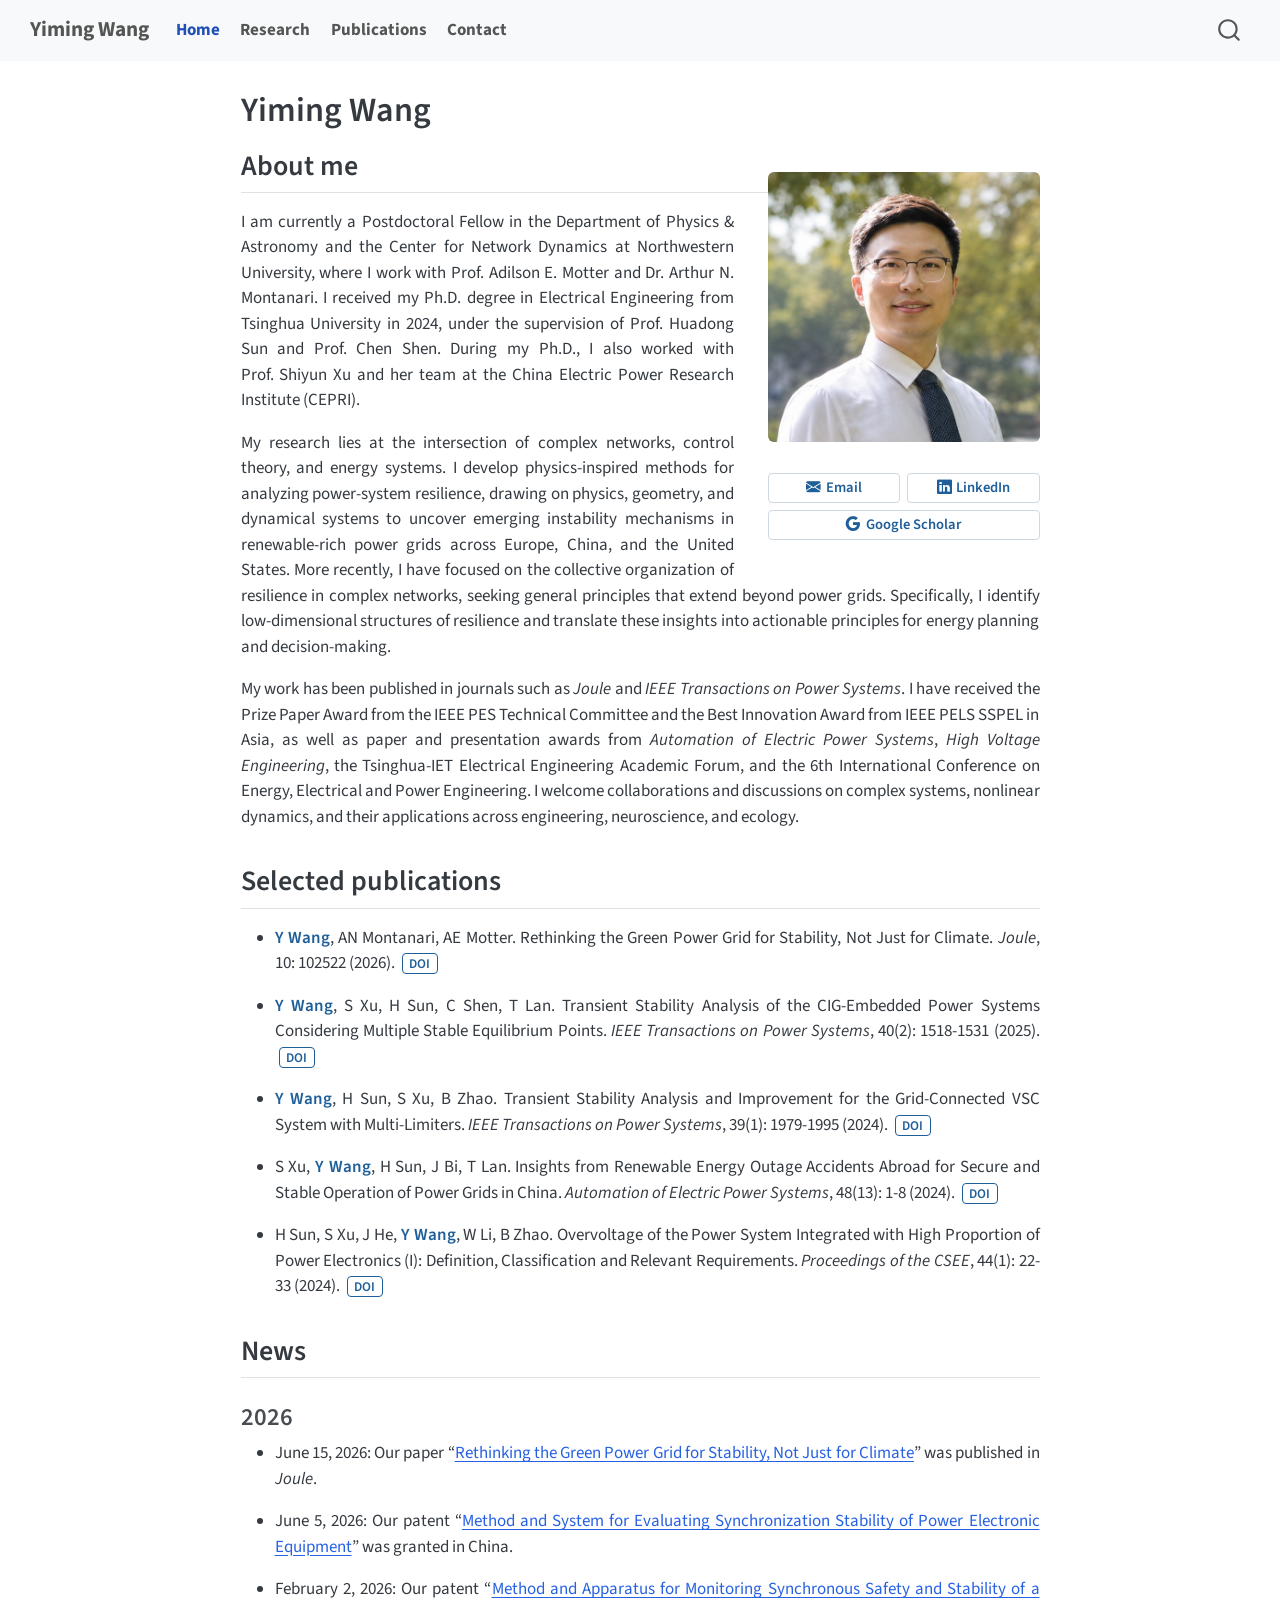
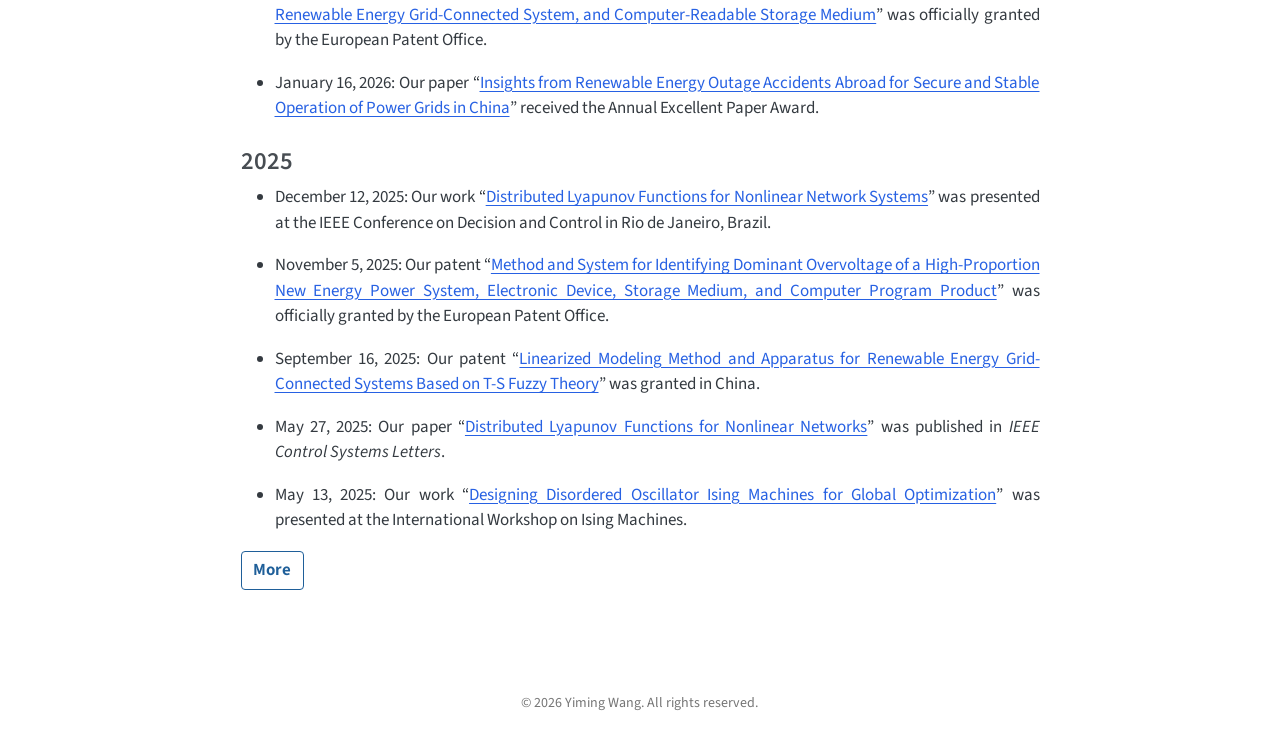
==== index.html @ 8d9a293a "Built site for gh-pages" ====
<!DOCTYPE html>
<html xmlns="http://www.w3.org/1999/xhtml" lang="en" xml:lang="en"><head>

<meta charset="utf-8">
<meta name="generator" content="quarto-1.9.38">

<meta name="viewport" content="width=device-width, initial-scale=1.0, user-scalable=yes">


<title>Yiming Wang</title>
<style>
/* Default styles provided by pandoc.
** See https://pandoc.org/MANUAL.html#variables-for-html for config info.
*/
code{white-space: pre-wrap;}
span.smallcaps{font-variant: small-caps;}
div.columns{display: flex; gap: min(4vw, 1.5em);}
div.column{flex: auto; overflow-x: auto;}
div.hanging-indent{margin-left: 1.5em; text-indent: -1.5em;}
ul.task-list{list-style: none;}
ul.task-list li input[type="checkbox"] {
  width: 0.8em;
  margin: 0 0.8em 0.2em -1em; /* quarto-specific, see https://github.com/quarto-dev/quarto-cli/issues/4556 */ 
  vertical-align: middle;
}
</style>


<script src="site_libs/quarto-nav/quarto-nav.js"></script>
<script src="site_libs/quarto-nav/headroom.min.js"></script>
<script src="site_libs/clipboard/clipboard.min.js"></script>
<script src="site_libs/quarto-search/autocomplete.umd.js"></script>
<script src="site_libs/quarto-search/fuse.min.js"></script>
<script src="site_libs/quarto-search/quarto-search.js"></script>
<meta name="quarto:offset" content="./">
<script src="site_libs/quarto-html/quarto.js" type="module"></script>
<script src="site_libs/quarto-html/tabsets/tabsets.js" type="module"></script>
<script src="site_libs/quarto-html/popper.min.js"></script>
<script src="site_libs/quarto-html/tippy.umd.min.js"></script>
<script src="site_libs/quarto-html/anchor.min.js"></script>
<link href="site_libs/quarto-html/tippy.css" rel="stylesheet">
<link href="site_libs/quarto-html/quarto-syntax-highlighting-15634bcf2e68342d4ad2dfa704d543f6.css" rel="stylesheet" id="quarto-text-highlighting-styles">
<script src="site_libs/bootstrap/bootstrap.min.js"></script>
<link href="site_libs/bootstrap/bootstrap-icons.css" rel="stylesheet">
<link href="site_libs/bootstrap/bootstrap-a0f9fd0d421825b736dc1bbcbcba2219.min.css" rel="stylesheet" append-hash="true" id="quarto-bootstrap" data-mode="light">
<script id="quarto-search-options" type="application/json">{
  "location": "navbar",
  "copy-button": false,
  "collapse-after": 3,
  "panel-placement": "end",
  "type": "overlay",
  "limit": 50,
  "keyboard-shortcut": [
    "f",
    "/",
    "s"
  ],
  "show-item-context": false,
  "language": {
    "search-no-results-text": "No results",
    "search-matching-documents-text": "matching documents",
    "search-copy-link-title": "Copy link to search",
    "search-hide-matches-text": "Hide additional matches",
    "search-more-match-text": "more match in this document",
    "search-more-matches-text": "more matches in this document",
    "search-clear-button-title": "Clear",
    "search-text-placeholder": "",
    "search-detached-cancel-button-title": "Cancel",
    "search-submit-button-title": "Submit",
    "search-label": "Search"
  }
}</script>


<link rel="stylesheet" href="styles.css">
</head>

<body class="nav-fixed fullcontent quarto-light">

<div id="quarto-search-results"></div>
  <header id="quarto-header" class="headroom fixed-top">
    <nav class="navbar navbar-expand-lg " data-bs-theme="dark">
      <div class="navbar-container container-fluid">
      <div class="navbar-brand-container mx-auto">
    <a class="navbar-brand" href="./index.html">
    <span class="navbar-title">Yiming Wang</span>
    </a>
  </div>
            <div id="quarto-search" class="" title="Search"></div>
          <button class="navbar-toggler" type="button" data-bs-toggle="collapse" data-bs-target="#navbarCollapse" aria-controls="navbarCollapse" role="menu" aria-expanded="false" aria-label="Toggle navigation" onclick="if (window.quartoToggleHeadroom) { window.quartoToggleHeadroom(); }">
  <span class="navbar-toggler-icon"></span>
</button>
          <div class="collapse navbar-collapse" id="navbarCollapse">
            <ul class="navbar-nav navbar-nav-scroll me-auto">
  <li class="nav-item">
    <a class="nav-link active" href="./index.html" aria-current="page"> 
<span class="menu-text">Home</span></a>
  </li>  
  <li class="nav-item">
    <a class="nav-link" href="./research.html"> 
<span class="menu-text">Research</span></a>
  </li>  
  <li class="nav-item">
    <a class="nav-link" href="./publications.html"> 
<span class="menu-text">Publications</span></a>
  </li>  
  <li class="nav-item">
    <a class="nav-link" href="./contact.html"> 
<span class="menu-text">Contact</span></a>
  </li>  
</ul>
          </div> <!-- /navcollapse -->
            <div class="quarto-navbar-tools">
</div>
      </div> <!-- /container-fluid -->
    </nav>
</header>
<!-- content -->
<div id="quarto-content" class="quarto-container page-columns page-rows-contents page-layout-article page-navbar">
<!-- sidebar -->
<!-- margin-sidebar -->
    
<!-- main -->
<main class="content" id="quarto-document-content">

<header id="title-block-header" class="quarto-title-block default">
<div class="quarto-title">
<h1 class="title">Yiming Wang</h1>
</div>



<div class="quarto-title-meta">

    
  
    
  </div>
  


</header>


<div class="profile-header">
<p><img src="profile.png" class="profile-photo img-fluid"></p>
<div class="profile-links">
<p><a class="profile-link" href="mailto:yiming.wang2@northwestern.edu"><i class="bi bi-envelope-fill"></i><span>Email</span></a> <a class="profile-link" href="https://scholar.google.com/citations?user=mhe1PYMAAAAJ&amp;hl=zh-CN&amp;oi=ao"><i class="bi bi-google"></i><span>Google Scholar</span></a> <a class="profile-link" href="https://www.linkedin.com/in/yiming-wang-5ab6492b9?trk=people-guest_people_search-card"><i class="bi bi-linkedin"></i><span>LinkedIn</span></a></p>
</div>
</div>
<section id="about-me" class="level2">
<h2 class="anchored" data-anchor-id="about-me">About me</h2>
<p>I am currently a Postdoctoral Fellow in the Department of Physics &amp; Astronomy and the Center for Network Dynamics at Northwestern University, where I work with Prof.&nbsp;Adilson E. Motter and Dr.&nbsp;Arthur N. Montanari. I received my Ph.D.&nbsp;degree in Electrical Engineering from Tsinghua University in 2024, under the supervision of Prof.&nbsp;Huadong Sun and Prof.&nbsp;Chen Shen. During my Ph.D., I also worked with Prof.&nbsp;Shiyun Xu and her team at the China Electric Power Research Institute (CEPRI).</p>
<p>My research lies at the intersection of complex networks, control theory, and energy systems. I develop physics-inspired methods for analyzing power-system resilience, drawing on physics, geometry, and dynamical systems to uncover emerging instability mechanisms in renewable-rich power grids across Europe, China, and the United States. More recently, I have focused on the collective organization of resilience in complex networks, seeking general principles that extend beyond power grids. Specifically, I identify low-dimensional structures of resilience and translate these insights into actionable principles for energy planning and decision-making.</p>
<p>My work has been published in journals such as <em>Joule</em> and <em>IEEE Transactions on Power Systems</em>. I have received the Prize Paper Award from the IEEE PES Technical Committee and the Best Innovation Award from IEEE PELS SSPEL in Asia, as well as paper and presentation awards from <em>Automation of Electric Power Systems</em>, <em>High Voltage Engineering</em>, the Tsinghua-IET Electrical Engineering Academic Forum, and the 6th International Conference on Energy, Electrical and Power Engineering. I welcome collaborations and discussions on complex systems, nonlinear dynamics, and their applications across engineering, neuroscience, and ecology.</p>
</section>
<section id="selected-publications" class="level2">
<h2 class="anchored" data-anchor-id="selected-publications">Selected publications</h2>
<ul>
<li><p><span class="author-self">Y Wang</span>, AN Montanari, AE Motter. Rethinking the Green Power Grid for Stability, Not Just for Climate. <em>Joule</em>, 10: 102522 (2026). <a href="https://doi.org/10.1016/j.joule.2026.102522" class="doi-button">doi</a></p></li>
<li><p><span class="author-self">Y Wang</span>, S Xu, H Sun, C Shen, T Lan. Transient Stability Analysis of the CIG-Embedded Power Systems Considering Multiple Stable Equilibrium Points. <em>IEEE Transactions on Power Systems</em>, 40(2): 1518-1531 (2025). <a href="https://doi.org/10.1109/TPWRS.2024.3440342" class="doi-button">doi</a></p></li>
<li><p><span class="author-self">Y Wang</span>, H Sun, S Xu, B Zhao. Transient Stability Analysis and Improvement for the Grid-Connected VSC System with Multi-Limiters. <em>IEEE Transactions on Power Systems</em>, 39(1): 1979-1995 (2024). <a href="https://doi.org/10.1109/TPWRS.2023.3245806" class="doi-button">doi</a></p></li>
<li><p>S Xu, <span class="author-self">Y Wang</span>, H Sun, J Bi, T Lan. Insights from Renewable Energy Outage Accidents Abroad for Secure and Stable Operation of Power Grids in China. <em>Automation of Electric Power Systems</em>, 48(13): 1-8 (2024). <a href="http://dx.doi.org/10.7500/AEPS20230808004" class="doi-button">doi</a></p></li>
<li><p>H Sun, S Xu, J He, <span class="author-self">Y Wang</span>, W Li, B Zhao. Overvoltage of the Power System Integrated with High Proportion of Power Electronics (I): Definition, Classification and Relevant Requirements. <em>Proceedings of the CSEE</em>, 44(1): 22-33 (2024). <a href="https://doi.org/10.13334/j.0258-8013.pcsee.222401" class="doi-button">doi</a></p></li>
</ul>
</section>
<section id="news" class="level2">
<h2 class="anchored" data-anchor-id="news">News</h2>
<section id="section" class="level3">
<h3 class="anchored" data-anchor-id="section">2026</h3>
<ul>
<li><p>June 15, 2026: Our paper “<a href="https://www.cell.com/joule/fulltext/S2542-4351(26)00206-0">Rethinking the Green Power Grid for Stability, Not Just for Climate</a>” was published in <em>Joule</em>.</p></li>
<li><p>June 5, 2026: Our patent “<a href="https://pss-system.cponline.cnipa.gov.cn/conventionalSearch">Method and System for Evaluating Synchronization Stability of Power Electronic Equipment</a>” was granted in China.</p></li>
<li><p>February 2, 2026: Our patent “<a href="https://worldwide.espacenet.com/patent/search/family/078956840/publication/EP4203230A1?q=EP4203230">Method and Apparatus for Monitoring Synchronous Safety and Stability of a Renewable Energy Grid-Connected System, and Computer-Readable Storage Medium</a>” was officially granted by the European Patent Office.</p></li>
<li><p>January 16, 2026: Our paper “<a href="http://dx.doi.org/10.7500/AEPS20230808004">Insights from Renewable Energy Outage Accidents Abroad for Secure and Stable Operation of Power Grids in China</a>” received the Annual Excellent Paper Award.</p></li>
</ul>
</section>
<section id="section-1" class="level3">
<h3 class="anchored" data-anchor-id="section-1">2025</h3>
<ul>
<li><p>December 12, 2025: Our work “<a href="https://ieeecss.org/event/64th-ieee-conference-decision-and-control">Distributed Lyapunov Functions for Nonlinear Network Systems</a>” was presented at the IEEE Conference on Decision and Control in Rio de Janeiro, Brazil.</p></li>
<li><p>November 5, 2025: Our patent “<a href="https://worldwide.espacenet.com/patent/search/family/085574702/publication/EP4350918A1?q=EP4350918">Method and System for Identifying Dominant Overvoltage of a High-Proportion New Energy Power System, Electronic Device, Storage Medium, and Computer Program Product</a>” was officially granted by the European Patent Office.</p></li>
<li><p>September 16, 2025: Our patent “<a href="https://pss-system.cponline.cnipa.gov.cn/conventionalSearch">Linearized Modeling Method and Apparatus for Renewable Energy Grid-Connected Systems Based on T-S Fuzzy Theory</a>” was granted in China.</p></li>
<li><p>May 27, 2025: Our paper “<a href="https://doi.org/10.1109/LCSYS.2025.3573881">Distributed Lyapunov Functions for Nonlinear Networks</a>” was published in <em>IEEE Control Systems Letters</em>.</p></li>
<li><p>May 13, 2025: Our work “<a href="https://www.petaspin.com/isingmachines2025/">Designing Disordered Oscillator Ising Machines for Global Optimization</a>” was presented at the International Workshop on Ising Machines.</p></li>
</ul>
<div class="news-more">
<p><a href="./news.html" class="more-button">More</a></p>
</div>


</section>
</section>

</main> <!-- /main -->
<script id="quarto-html-after-body" type="application/javascript">
  window.document.addEventListener("DOMContentLoaded", function (event) {
    const icon = "";
    const anchorJS = new window.AnchorJS();
    anchorJS.options = {
      placement: 'right',
      icon: icon
    };
    anchorJS.add('.anchored');
    const isCodeAnnotation = (el) => {
      for (const clz of el.classList) {
        if (clz.startsWith('code-annotation-')) {                     
          return true;
        }
      }
      return false;
    }
    const onCopySuccess = function(e) {
      // button target
      const button = e.trigger;
      // don't keep focus
      button.blur();
      // flash "checked"
      button.classList.add('code-copy-button-checked');
      var currentTitle = button.getAttribute("title");
      button.setAttribute("title", "Copied!");
      let tooltip;
      if (window.bootstrap) {
        button.setAttribute("data-bs-toggle", "tooltip");
        button.setAttribute("data-bs-placement", "left");
        button.setAttribute("data-bs-title", "Copied!");
        tooltip = new bootstrap.Tooltip(button, 
          { trigger: "manual", 
            customClass: "code-copy-button-tooltip",
            offset: [0, -8]});
        tooltip.show();    
      }
      setTimeout(function() {
        if (tooltip) {
          tooltip.hide();
          button.removeAttribute("data-bs-title");
          button.removeAttribute("data-bs-toggle");
          button.removeAttribute("data-bs-placement");
        }
        button.setAttribute("title", currentTitle);
        button.classList.remove('code-copy-button-checked');
      }, 1000);
      // clear code selection
      e.clearSelection();
    }
    const getTextToCopy = function(trigger) {
      const outerScaffold = trigger.parentElement.cloneNode(true);
      const codeEl = outerScaffold.querySelector('code');
      for (const childEl of codeEl.children) {
        if (isCodeAnnotation(childEl)) {
          childEl.remove();
        }
      }
      return codeEl.innerText;
    }
    const clipboard = new window.ClipboardJS('.code-copy-button:not([data-in-quarto-modal])', {
      text: getTextToCopy
    });
    clipboard.on('success', onCopySuccess);
    if (window.document.getElementById('quarto-embedded-source-code-modal')) {
      const clipboardModal = new window.ClipboardJS('.code-copy-button[data-in-quarto-modal]', {
        text: getTextToCopy,
        container: window.document.getElementById('quarto-embedded-source-code-modal')
      });
      clipboardModal.on('success', onCopySuccess);
    }
      var localhostRegex = new RegExp(/^(?:http|https):\/\/localhost\:?[0-9]*\//);
      var mailtoRegex = new RegExp(/^mailto:/);
        var filterRegex = new RegExp('/' + window.location.host + '/');
      var isInternal = (href) => {
          return filterRegex.test(href) || localhostRegex.test(href) || mailtoRegex.test(href);
      }
      // Inspect non-navigation links and adorn them if external
     var links = window.document.querySelectorAll('a[href]:not(.nav-link):not(.navbar-brand):not(.toc-action):not(.sidebar-link):not(.sidebar-item-toggle):not(.pagination-link):not(.no-external):not([aria-hidden]):not(.dropdown-item):not(.quarto-navigation-tool):not(.about-link)');
      for (var i=0; i<links.length; i++) {
        const link = links[i];
        if (!isInternal(link.href)) {
          // undo the damage that might have been done by quarto-nav.js in the case of
          // links that we want to consider external
          if (link.dataset.originalHref !== undefined) {
            link.href = link.dataset.originalHref;
          }
        }
      }
    function tippyHover(el, contentFn, onTriggerFn, onUntriggerFn) {
      const config = {
        allowHTML: true,
        maxWidth: 500,
        delay: 100,
        arrow: false,
        appendTo: function(el) {
            return el.parentElement;
        },
        interactive: true,
        interactiveBorder: 10,
        theme: 'quarto',
        placement: 'bottom-start',
      };
      if (contentFn) {
        config.content = contentFn;
      }
      if (onTriggerFn) {
        config.onTrigger = onTriggerFn;
      }
      if (onUntriggerFn) {
        config.onUntrigger = onUntriggerFn;
      }
      window.tippy(el, config); 
    }
    const noterefs = window.document.querySelectorAll('a[role="doc-noteref"]');
    for (var i=0; i<noterefs.length; i++) {
      const ref = noterefs[i];
      tippyHover(ref, function() {
        // use id or data attribute instead here
        let href = ref.getAttribute('data-footnote-href') || ref.getAttribute('href');
        try { href = new URL(href).hash; } catch {}
        const id = href.replace(/^#\/?/, "");
        const note = window.document.getElementById(id);
        if (note) {
          return note.innerHTML;
        } else {
          return "";
        }
      });
    }
    const xrefs = window.document.querySelectorAll('a.quarto-xref');
    const processXRef = (id, note) => {
      // Strip column container classes
      const stripColumnClz = (el) => {
        el.classList.remove("page-full", "page-columns");
        if (el.children) {
          for (const child of el.children) {
            stripColumnClz(child);
          }
        }
      }
      stripColumnClz(note)
      if (id === null || id.startsWith('sec-')) {
        // Special case sections, only their first couple elements
        const container = document.createElement("div");
        if (note.children && note.children.length > 2) {
          container.appendChild(note.children[0].cloneNode(true));
          for (let i = 1; i < note.children.length; i++) {
            const child = note.children[i];
            if (child.tagName === "P" && child.innerText === "") {
              continue;
            } else {
              container.appendChild(child.cloneNode(true));
              break;
            }
          }
          if (window.Quarto?.typesetMath) {
            window.Quarto.typesetMath(container);
          }
          return container.innerHTML
        } else {
          if (window.Quarto?.typesetMath) {
            window.Quarto.typesetMath(note);
          }
          return note.innerHTML;
        }
      } else {
        // Remove any anchor links if they are present
        const anchorLink = note.querySelector('a.anchorjs-link');
        if (anchorLink) {
          anchorLink.remove();
        }
        if (window.Quarto?.typesetMath) {
          window.Quarto.typesetMath(note);
        }
        if (note.classList.contains("callout")) {
          return note.outerHTML;
        } else {
          return note.innerHTML;
        }
      }
    }
    for (var i=0; i<xrefs.length; i++) {
      const xref = xrefs[i];
      tippyHover(xref, undefined, function(instance) {
        instance.disable();
        let url = xref.getAttribute('href');
        let hash = undefined; 
        if (url.startsWith('#')) {
          hash = url;
        } else {
          try { hash = new URL(url).hash; } catch {}
        }
        if (hash) {
          const id = hash.replace(/^#\/?/, "");
          const note = window.document.getElementById(id);
          if (note !== null) {
            try {
              const html = processXRef(id, note.cloneNode(true));
              instance.setContent(html);
            } finally {
              instance.enable();
              instance.show();
            }
          } else {
            // See if we can fetch this
            fetch(url.split('#')[0])
            .then(res => res.text())
            .then(html => {
              const parser = new DOMParser();
              const htmlDoc = parser.parseFromString(html, "text/html");
              const note = htmlDoc.getElementById(id);
              if (note !== null) {
                const html = processXRef(id, note);
                instance.setContent(html);
              } 
            }).finally(() => {
              instance.enable();
              instance.show();
            });
          }
        } else {
          // See if we can fetch a full url (with no hash to target)
          // This is a special case and we should probably do some content thinning / targeting
          fetch(url)
          .then(res => res.text())
          .then(html => {
            const parser = new DOMParser();
            const htmlDoc = parser.parseFromString(html, "text/html");
            const note = htmlDoc.querySelector('main.content');
            if (note !== null) {
              // This should only happen for chapter cross references
              // (since there is no id in the URL)
              // remove the first header
              if (note.children.length > 0 && note.children[0].tagName === "HEADER") {
                note.children[0].remove();
              }
              const html = processXRef(null, note);
              instance.setContent(html);
            } 
          }).finally(() => {
            instance.enable();
            instance.show();
          });
        }
      }, function(instance) {
      });
    }
        let selectedAnnoteEl;
        const selectorForAnnotation = ( cell, annotation) => {
          let cellAttr = 'data-code-cell="' + cell + '"';
          let lineAttr = 'data-code-annotation="' +  annotation + '"';
          const selector = 'span[' + cellAttr + '][' + lineAttr + ']';
          return selector;
        }
        const selectCodeLines = (annoteEl) => {
          const doc = window.document;
          const targetCell = annoteEl.getAttribute("data-target-cell");
          const targetAnnotation = annoteEl.getAttribute("data-target-annotation");
          const annoteSpan = window.document.querySelector(selectorForAnnotation(targetCell, targetAnnotation));
          const lines = annoteSpan.getAttribute("data-code-lines").split(",");
          const lineIds = lines.map((line) => {
            return targetCell + "-" + line;
          })
          let top = null;
          let height = null;
          let parent = null;
          if (lineIds.length > 0) {
              //compute the position of the single el (top and bottom and make a div)
              const el = window.document.getElementById(lineIds[0]);
              top = el.offsetTop;
              height = el.offsetHeight;
              parent = el.parentElement.parentElement;
            if (lineIds.length > 1) {
              const lastEl = window.document.getElementById(lineIds[lineIds.length - 1]);
              const bottom = lastEl.offsetTop + lastEl.offsetHeight;
              height = bottom - top;
            }
            if (top !== null && height !== null && parent !== null) {
              // cook up a div (if necessary) and position it 
              let div = window.document.getElementById("code-annotation-line-highlight");
              if (div === null) {
                div = window.document.createElement("div");
                div.setAttribute("id", "code-annotation-line-highlight");
                div.style.position = 'absolute';
                parent.appendChild(div);
              }
              div.style.top = top - 2 + "px";
              div.style.height = height + 4 + "px";
              div.style.left = 0;
              let gutterDiv = window.document.getElementById("code-annotation-line-highlight-gutter");
              if (gutterDiv === null) {
                gutterDiv = window.document.createElement("div");
                gutterDiv.setAttribute("id", "code-annotation-line-highlight-gutter");
                gutterDiv.style.position = 'absolute';
                const codeCell = window.document.getElementById(targetCell);
                const gutter = codeCell.querySelector('.code-annotation-gutter');
                gutter.appendChild(gutterDiv);
              }
              gutterDiv.style.top = top - 2 + "px";
              gutterDiv.style.height = height + 4 + "px";
            }
            selectedAnnoteEl = annoteEl;
          }
        };
        const unselectCodeLines = () => {
          const elementsIds = ["code-annotation-line-highlight", "code-annotation-line-highlight-gutter"];
          elementsIds.forEach((elId) => {
            const div = window.document.getElementById(elId);
            if (div) {
              div.remove();
            }
          });
          selectedAnnoteEl = undefined;
        };
          // Handle positioning of the toggle
      window.addEventListener(
        "resize",
        throttle(() => {
          elRect = undefined;
          if (selectedAnnoteEl) {
            selectCodeLines(selectedAnnoteEl);
          }
        }, 10)
      );
      function throttle(fn, ms) {
      let throttle = false;
      let timer;
        return (...args) => {
          if(!throttle) { // first call gets through
              fn.apply(this, args);
              throttle = true;
          } else { // all the others get throttled
              if(timer) clearTimeout(timer); // cancel #2
              timer = setTimeout(() => {
                fn.apply(this, args);
                timer = throttle = false;
              }, ms);
          }
        };
      }
        // Attach click handler to the DT
        const annoteDls = window.document.querySelectorAll('dt[data-target-cell]');
        for (const annoteDlNode of annoteDls) {
          annoteDlNode.addEventListener('click', (event) => {
            const clickedEl = event.target;
            if (clickedEl !== selectedAnnoteEl) {
              unselectCodeLines();
              const activeEl = window.document.querySelector('dt[data-target-cell].code-annotation-active');
              if (activeEl) {
                activeEl.classList.remove('code-annotation-active');
              }
              selectCodeLines(clickedEl);
              clickedEl.classList.add('code-annotation-active');
            } else {
              // Unselect the line
              unselectCodeLines();
              clickedEl.classList.remove('code-annotation-active');
            }
          });
        }
    const findCites = (el) => {
      const parentEl = el.parentElement;
      if (parentEl) {
        const cites = parentEl.dataset.cites;
        if (cites) {
          return {
            el,
            cites: cites.split(' ')
          };
        } else {
          return findCites(el.parentElement)
        }
      } else {
        return undefined;
      }
    };
    var bibliorefs = window.document.querySelectorAll('a[role="doc-biblioref"]');
    for (var i=0; i<bibliorefs.length; i++) {
      const ref = bibliorefs[i];
      const citeInfo = findCites(ref);
      if (citeInfo) {
        tippyHover(citeInfo.el, function() {
          var popup = window.document.createElement('div');
          citeInfo.cites.forEach(function(cite) {
            var citeDiv = window.document.createElement('div');
            citeDiv.classList.add('hanging-indent');
            citeDiv.classList.add('csl-entry');
            var biblioDiv = window.document.getElementById('ref-' + cite);
            if (biblioDiv) {
              citeDiv.innerHTML = biblioDiv.innerHTML;
            }
            popup.appendChild(citeDiv);
          });
          return popup.innerHTML;
        });
      }
    }
  });
  </script>
</div> <!-- /content -->
<footer class="footer">
  <div class="nav-footer">
    <div class="nav-footer-left">
      &nbsp;
    </div>   
    <div class="nav-footer-center">
<p>© 2026 Yiming Wang. All rights reserved.</p>
</div>
    <div class="nav-footer-right">
      &nbsp;
    </div>
  </div>
</footer>




</body></html>
---- site_libs/quarto-html/tippy.css ----
.tippy-box[data-animation=fade][data-state=hidden]{opacity:0}[data-tippy-root]{max-width:calc(100vw - 10px)}.tippy-box{position:relative;background-color:#333;color:#fff;border-radius:4px;font-size:14px;line-height:1.4;white-space:normal;outline:0;transition-property:transform,visibility,opacity}.tippy-box[data-placement^=top]>.tippy-arrow{bottom:0}.tippy-box[data-placement^=top]>.tippy-arrow:before{bottom:-7px;left:0;border-width:8px 8px 0;border-top-color:initial;transform-origin:center top}.tippy-box[data-placement^=bottom]>.tippy-arrow{top:0}.tippy-box[data-placement^=bottom]>.tippy-arrow:before{top:-7px;left:0;border-width:0 8px 8px;border-bottom-color:initial;transform-origin:center bottom}.tippy-box[data-placement^=left]>.tippy-arrow{right:0}.tippy-box[data-placement^=left]>.tippy-arrow:before{border-width:8px 0 8px 8px;border-left-color:initial;right:-7px;transform-origin:center left}.tippy-box[data-placement^=right]>.tippy-arrow{left:0}.tippy-box[data-placement^=right]>.tippy-arrow:before{left:-7px;border-width:8px 8px 8px 0;border-right-color:initial;transform-origin:center right}.tippy-box[data-inertia][data-state=visible]{transition-timing-function:cubic-bezier(.54,1.5,.38,1.11)}.tippy-arrow{width:16px;height:16px;color:#333}.tippy-arrow:before{content:"";position:absolute;border-color:transparent;border-style:solid}.tippy-content{position:relative;padding:5px 9px;z-index:1}
---- site_libs/quarto-html/quarto-syntax-highlighting-15634bcf2e68342d4ad2dfa704d543f6.css ----
/* quarto syntax highlight colors */
:root {
  --quarto-hl-ot-color: #003B4F;
  --quarto-hl-at-color: #657422;
  --quarto-hl-ss-color: #20794D;
  --quarto-hl-an-color: #5E5E5E;
  --quarto-hl-fu-color: #4758AB;
  --quarto-hl-st-color: #20794D;
  --quarto-hl-cf-color: #003B4F;
  --quarto-hl-op-color: #5E5E5E;
  --quarto-hl-er-color: #AD0000;
  --quarto-hl-bn-color: #AD0000;
  --quarto-hl-al-color: #AD0000;
  --quarto-hl-va-color: #111111;
  --quarto-hl-bu-color: inherit;
  --quarto-hl-ex-color: inherit;
  --quarto-hl-pp-color: #AD0000;
  --quarto-hl-in-color: #5E5E5E;
  --quarto-hl-vs-color: #20794D;
  --quarto-hl-wa-color: #5E5E5E;
  --quarto-hl-do-color: #5E5E5E;
  --quarto-hl-im-color: #00769E;
  --quarto-hl-ch-color: #20794D;
  --quarto-hl-dt-color: #AD0000;
  --quarto-hl-fl-color: #AD0000;
  --quarto-hl-co-color: #5E5E5E;
  --quarto-hl-cv-color: #5E5E5E;
  --quarto-hl-cn-color: #8f5902;
  --quarto-hl-sc-color: #5E5E5E;
  --quarto-hl-dv-color: #AD0000;
  --quarto-hl-kw-color: #003B4F;
}

/* other quarto variables */
:root {
  --quarto-font-monospace: SFMono-Regular, Menlo, Monaco, Consolas, "Liberation Mono", "Courier New", monospace;
}

/* syntax highlight based on Pandoc's rules */
pre > code.sourceCode > span {
  color: #003B4F;
}

code.sourceCode > span {
  color: #003B4F;
}

div.sourceCode,
div.sourceCode pre.sourceCode {
  color: #003B4F;
}

/* Normal */
code span {
  color: #003B4F;
}

/* Alert */
code span.al {
  color: #AD0000;
  font-style: inherit;
}

/* Annotation */
code span.an {
  color: #5E5E5E;
  font-style: inherit;
}

/* Attribute */
code span.at {
  color: #657422;
  font-style: inherit;
}

/* BaseN */
code span.bn {
  color: #AD0000;
  font-style: inherit;
}

/* BuiltIn */
code span.bu {
  font-style: inherit;
}

/* ControlFlow */
code span.cf {
  color: #003B4F;
  font-weight: bold;
  font-style: inherit;
}

/* Char */
code span.ch {
  color: #20794D;
  font-style: inherit;
}

/* Constant */
code span.cn {
  color: #8f5902;
  font-style: inherit;
}

/* Comment */
code span.co {
  color: #5E5E5E;
  font-style: inherit;
}

/* CommentVar */
code span.cv {
  color: #5E5E5E;
  font-style: italic;
}

/* Documentation */
code span.do {
  color: #5E5E5E;
  font-style: italic;
}

/* DataType */
code span.dt {
  color: #AD0000;
  font-style: inherit;
}

/* DecVal */
code span.dv {
  color: #AD0000;
  font-style: inherit;
}

/* Error */
code span.er {
  color: #AD0000;
  font-style: inherit;
}

/* Extension */
code span.ex {
  font-style: inherit;
}

/* Float */
code span.fl {
  color: #AD0000;
  font-style: inherit;
}

/* Function */
code span.fu {
  color: #4758AB;
  font-style: inherit;
}

/* Import */
code span.im {
  color: #00769E;
  font-style: inherit;
}

/* Information */
code span.in {
  color: #5E5E5E;
  font-style: inherit;
}

/* Keyword */
code span.kw {
  color: #003B4F;
  font-weight: bold;
  font-style: inherit;
}

/* Operator */
code span.op {
  color: #5E5E5E;
  font-style: inherit;
}

/* Other */
code span.ot {
  color: #003B4F;
  font-style: inherit;
}

/* Preprocessor */
code span.pp {
  color: #AD0000;
  font-style: inherit;
}

/* SpecialChar */
code span.sc {
  color: #5E5E5E;
  font-style: inherit;
}

/* SpecialString */
code span.ss {
  color: #20794D;
  font-style: inherit;
}

/* String */
code span.st {
  color: #20794D;
  font-style: inherit;
}

/* Variable */
code span.va {
  color: #111111;
  font-style: inherit;
}

/* VerbatimString */
code span.vs {
  color: #20794D;
  font-style: inherit;
}

/* Warning */
code span.wa {
  color: #5E5E5E;
  font-style: italic;
}

.prevent-inlining {
  content: "</";
}

/*# sourceMappingURL=f23921c56f73e400b49028c9186a1aa0.css.map */
---- styles.css ----
.navbar-brand,
.navbar-nav .nav-link {
  font-weight: 700;
}

.author-self {
  color: #1f5f99;
  font-weight: 600;
}

.publications-page {
  font-size: 0.875rem;
}

.publications-list ol {
  list-style: none;
  margin-top: 0.65rem;
  padding-left: 0;
}

.publications-list {
  margin-bottom: 2rem;
}

.journal-list ol {
  counter-reset: publication 16;
}

.conference-list ol {
  counter-reset: publication 14;
}

.patent-list ol {
  counter-reset: publication 11;
}

.publications-list ol > li {
  counter-increment: publication -1;
  font-size: 0.875rem;
  line-height: 1.45;
  margin-bottom: 0.45rem;
  padding-left: 3.35rem;
  position: relative;
}

.publications-list ol > li::before {
  color: #000;
  font-weight: 400;
  left: 0;
  position: absolute;
  width: 2.9rem;
}

.publication-section-title {
  font-size: 1.15rem;
  margin-top: 1.8rem;
}

.journal-list ol > li::before {
  content: "[J" counter(publication) "]";
}

.conference-list ol > li::before {
  content: "[C" counter(publication) "]";
}

.patent-list ol > li::before {
  content: "[P" counter(publication) "]";
}

.publications-list p {
  font-size: 0.875rem;
  line-height: 1.45;
  margin-bottom: 0;
  text-align: left;
}

.doi-button {
  border: 1px solid #1f5f99;
  border-radius: 4px;
  color: #1f5f99;
  display: inline-block;
  font-size: 0.78rem;
  font-weight: 600;
  line-height: 1;
  margin-left: 0.25rem;
  padding: 0.18rem 0.38rem;
  text-decoration: none;
  text-transform: uppercase;
}

.doi-button:hover,
.doi-button:focus {
  background: #1f5f99;
  color: #fff;
  text-decoration: none;
}

.quarto-about-solana .about-contents {
  max-width: 1200px;
}

.quarto-about-solana.column-body {
  grid-column: page-start / page-end;
}

.quarto-about-solana .about-contents p {
  text-align: justify;
}

main.content p,
main.content li {
  text-align: justify;
}

#selected-publications + ul {
  list-style: none;
  padding-left: 0;
}

#selected-publications + ul > li {
  margin-bottom: 0.9rem;
}

.news-more {
  margin-top: 1rem;
}

.news-back {
  margin-top: 0;
  text-align: right;
}

.more-button {
  border: 1px solid #1f5f99;
  border-radius: 4px;
  color: #1f5f99;
  display: inline-block;
  font-weight: 650;
  padding: 0.35rem 0.7rem;
  text-decoration: none;
}

.more-button:hover,
.more-button:focus {
  background: #1f5f99;
  color: #fff;
  text-decoration: none;
}

.research-sections {
  display: grid;
  gap: 0.75rem;
  margin-top: 1rem;
}

.research-part {
  background: #fff;
  border: 1px solid #d8e0e8;
  border-radius: 12px;
  overflow: hidden;
  padding: 0;
}

.research-part-title {
  align-items: center;
  background: #eef1f4;
  border: 0;
  color: #1f5f99;
  cursor: pointer;
  display: flex;
  font-size: 1.15rem;
  font-weight: 650;
  justify-content: space-between;
  padding: 0.75rem 1rem;
  text-align: left;
  width: 100%;
}

.research-part-title::after {
  color: #6b7785;
  content: "+";
  font-size: 1.2rem;
  font-weight: 500;
}

.research-part.is-active .research-part-title::after {
  content: "-";
}

.research-part-title:hover,
.research-part-title:focus {
  color: #17476f;
}

.research-part-content {
  background: #fff;
  font-size: 0.94rem;
  line-height: 1.36;
  padding: 0.85rem 1rem 1rem;
}

.research-part-content p {
  margin-bottom: 0.45rem;
}

.research-part-content p:last-child {
  margin-bottom: 0;
}

.research-feature {
  align-items: start;
  display: grid;
  gap: 1.25rem;
  grid-template-columns: minmax(0, 1fr) minmax(240px, 34%);
}

.research-figure {
  margin: 0;
}

.research-figure-stack {
  display: grid;
  gap: 0.75rem;
}

.research-figure img {
  border-radius: 6px;
  display: block;
  height: auto;
  width: 100%;
}

.research-video {
  border-radius: 6px;
  display: block;
  height: auto;
  width: 100%;
}

.research-references {
  font-size: 0.86rem;
  line-height: 1.28;
  margin-top: 0.75rem;
}

.research-references-title {
  color: #596673;
  font-size: 0.88rem;
  font-weight: 650;
  margin-bottom: 0.35rem;
}

.research-references ol {
  margin-bottom: 0;
  padding-left: 1.25rem;
}

.research-references li {
  margin-bottom: 0.18rem;
}

.contact-list {
  display: grid;
  gap: 1rem;
  margin-top: 1.2rem;
  max-width: 720px;
}

.contact-item {
  align-items: flex-start;
  border-bottom: 1px solid #d8e0e8;
  display: grid;
  gap: 0.85rem;
  grid-template-columns: 2.3rem 1fr;
  padding-bottom: 1rem;
}

.contact-icon {
  align-items: center;
  background: #f2f7fb;
  border: 1px solid #cfd7df;
  border-radius: 6px;
  color: #1f5f99;
  display: inline-flex;
  height: 2.3rem;
  justify-content: center;
  width: 2.3rem;
}

.contact-label {
  color: #596673;
  font-size: 0.82rem;
  font-weight: 650;
  margin-bottom: 0.15rem;
  text-transform: uppercase;
}

.contact-value {
  font-size: 1rem;
}

.contact-value a {
  color: #1f5f99;
  text-decoration: none;
}

.contact-value a:hover,
.contact-value a:focus {
  text-decoration: underline;
}

.profile-header {
  align-items: center;
  display: flex;
  flex-direction: column;
  gap: 0.8rem;
  float: right;
  margin: 1.35rem 0 1.5rem 2rem;
  max-width: 300px;
  width: 34%;
}

.profile-photo {
  border-radius: 6px;
  max-width: 300px;
  width: 100%;
}

.profile-links {
  width: 100%;
}

.profile-links p {
  display: grid;
  gap: 0.45rem;
  grid-template-columns: repeat(2, minmax(0, 1fr));
  margin: 0;
  text-align: center;
}

.profile-link {
  align-items: center;
  border: 1px solid #cfd7df;
  border-radius: 4px;
  color: #1f5f99;
  display: inline-flex;
  font-size: 0.86rem;
  gap: 0.28rem;
  font-weight: 600;
  justify-content: center;
  line-height: 1;
  padding: 0.35rem 0.55rem;
  text-decoration: none;
}

.profile-link:nth-child(2) {
  grid-column: 1 / -1;
  grid-row: 2;
}

.profile-link:nth-child(3) {
  grid-column: 2;
  grid-row: 1;
}

.profile-link:hover,
.profile-link:focus {
  background: #f2f7fb;
  border-color: #1f5f99;
  text-decoration: none;
}

@media (max-width: 700px) {
  .profile-header {
    float: none;
    margin: 1rem auto 1.5rem;
    max-width: 240px;
    width: 68%;
  }

  .profile-photo {
    max-width: 240px;
    width: 100%;
  }

  .profile-links p {
    grid-template-columns: 1fr;
    text-align: center;
  }

  .profile-link:nth-child(2),
  .profile-link:nth-child(3) {
    grid-column: auto;
    grid-row: auto;
  }

  .research-feature {
    grid-template-columns: 1fr;
  }

  .research-figure {
    margin-top: 0.85rem;
  }
}
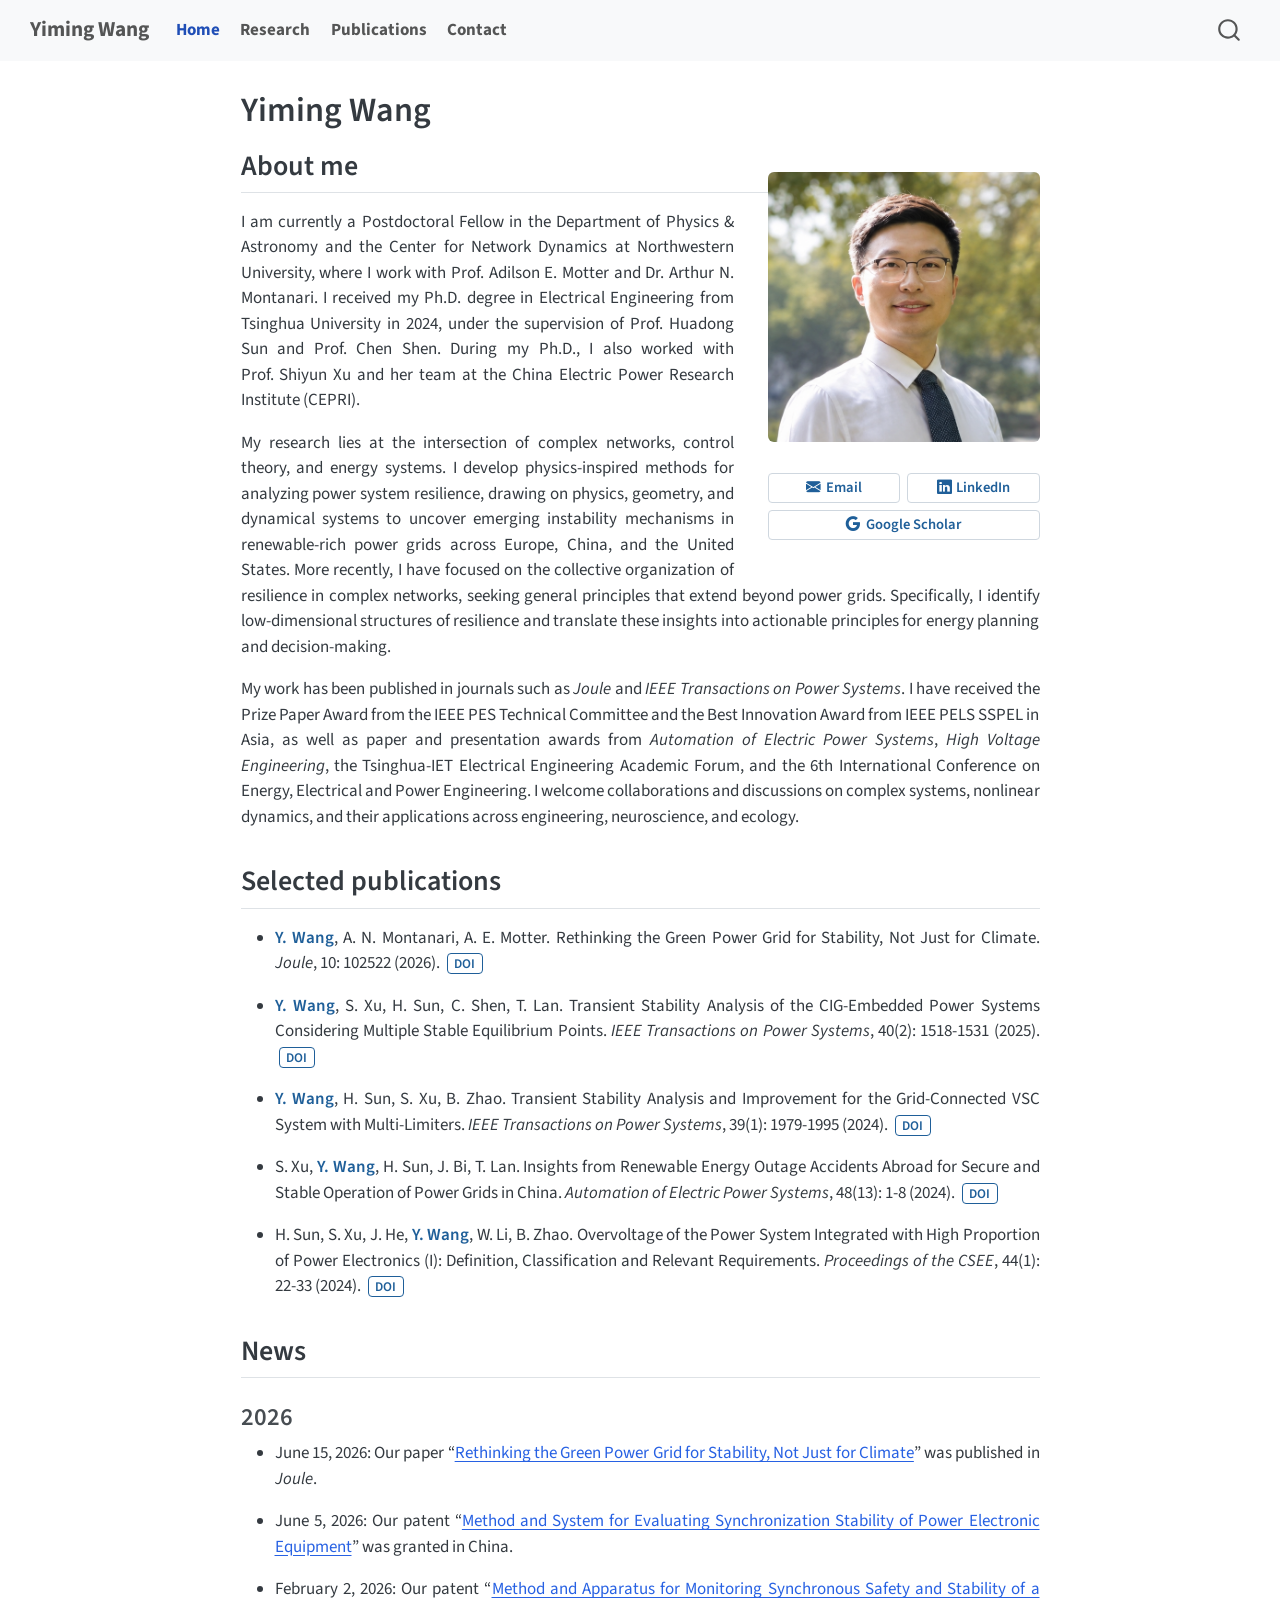
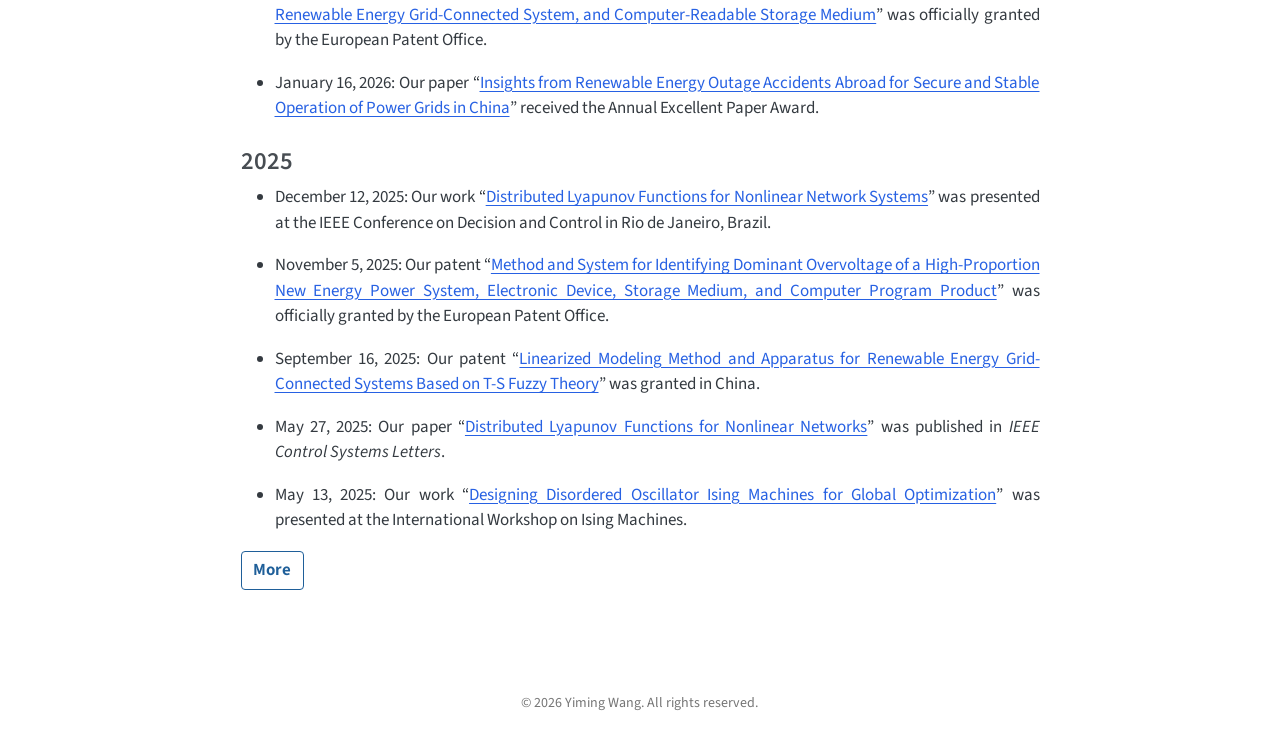
==== commit 1b061076: "Built site for gh-pages" ====
--- a/index.html
+++ b/index.html
@@ -70,6 +70,7 @@
     "search-label": "Search"
   }
 }</script>
+<meta name="robots" content="noindex, nofollow, noarchive, nosnippet, noimageindex">
 
 
 <link rel="stylesheet" href="styles.css">
@@ -151,17 +152,17 @@
 <section id="about-me" class="level2">
 <h2 class="anchored" data-anchor-id="about-me">About me</h2>
 <p>I am currently a Postdoctoral Fellow in the Department of Physics &amp; Astronomy and the Center for Network Dynamics at Northwestern University, where I work with Prof.&nbsp;Adilson E. Motter and Dr.&nbsp;Arthur N. Montanari. I received my Ph.D.&nbsp;degree in Electrical Engineering from Tsinghua University in 2024, under the supervision of Prof.&nbsp;Huadong Sun and Prof.&nbsp;Chen Shen. During my Ph.D., I also worked with Prof.&nbsp;Shiyun Xu and her team at the China Electric Power Research Institute (CEPRI).</p>
-<p>My research lies at the intersection of complex networks, control theory, and energy systems. I develop physics-inspired methods for analyzing power-system resilience, drawing on physics, geometry, and dynamical systems to uncover emerging instability mechanisms in renewable-rich power grids across Europe, China, and the United States. More recently, I have focused on the collective organization of resilience in complex networks, seeking general principles that extend beyond power grids. Specifically, I identify low-dimensional structures of resilience and translate these insights into actionable principles for energy planning and decision-making.</p>
+<p>My research lies at the intersection of complex networks, control theory, and energy systems. I develop physics-inspired methods for analyzing power system resilience, drawing on physics, geometry, and dynamical systems to uncover emerging instability mechanisms in renewable-rich power grids across Europe, China, and the United States. More recently, I have focused on the collective organization of resilience in complex networks, seeking general principles that extend beyond power grids. Specifically, I identify low-dimensional structures of resilience and translate these insights into actionable principles for energy planning and decision-making.</p>
 <p>My work has been published in journals such as <em>Joule</em> and <em>IEEE Transactions on Power Systems</em>. I have received the Prize Paper Award from the IEEE PES Technical Committee and the Best Innovation Award from IEEE PELS SSPEL in Asia, as well as paper and presentation awards from <em>Automation of Electric Power Systems</em>, <em>High Voltage Engineering</em>, the Tsinghua-IET Electrical Engineering Academic Forum, and the 6th International Conference on Energy, Electrical and Power Engineering. I welcome collaborations and discussions on complex systems, nonlinear dynamics, and their applications across engineering, neuroscience, and ecology.</p>
 </section>
 <section id="selected-publications" class="level2">
 <h2 class="anchored" data-anchor-id="selected-publications">Selected publications</h2>
 <ul>
-<li><p><span class="author-self">Y Wang</span>, AN Montanari, AE Motter. Rethinking the Green Power Grid for Stability, Not Just for Climate. <em>Joule</em>, 10: 102522 (2026). <a href="https://doi.org/10.1016/j.joule.2026.102522" class="doi-button">doi</a></p></li>
-<li><p><span class="author-self">Y Wang</span>, S Xu, H Sun, C Shen, T Lan. Transient Stability Analysis of the CIG-Embedded Power Systems Considering Multiple Stable Equilibrium Points. <em>IEEE Transactions on Power Systems</em>, 40(2): 1518-1531 (2025). <a href="https://doi.org/10.1109/TPWRS.2024.3440342" class="doi-button">doi</a></p></li>
-<li><p><span class="author-self">Y Wang</span>, H Sun, S Xu, B Zhao. Transient Stability Analysis and Improvement for the Grid-Connected VSC System with Multi-Limiters. <em>IEEE Transactions on Power Systems</em>, 39(1): 1979-1995 (2024). <a href="https://doi.org/10.1109/TPWRS.2023.3245806" class="doi-button">doi</a></p></li>
-<li><p>S Xu, <span class="author-self">Y Wang</span>, H Sun, J Bi, T Lan. Insights from Renewable Energy Outage Accidents Abroad for Secure and Stable Operation of Power Grids in China. <em>Automation of Electric Power Systems</em>, 48(13): 1-8 (2024). <a href="http://dx.doi.org/10.7500/AEPS20230808004" class="doi-button">doi</a></p></li>
-<li><p>H Sun, S Xu, J He, <span class="author-self">Y Wang</span>, W Li, B Zhao. Overvoltage of the Power System Integrated with High Proportion of Power Electronics (I): Definition, Classification and Relevant Requirements. <em>Proceedings of the CSEE</em>, 44(1): 22-33 (2024). <a href="https://doi.org/10.13334/j.0258-8013.pcsee.222401" class="doi-button">doi</a></p></li>
+<li><p><span class="author-self">Y. Wang</span>, A. N. Montanari, A. E. Motter. Rethinking the Green Power Grid for Stability, Not Just for Climate. <em>Joule</em>, 10: 102522 (2026). <a href="https://doi.org/10.1016/j.joule.2026.102522" class="doi-button">doi</a></p></li>
+<li><p><span class="author-self">Y. Wang</span>, S. Xu, H. Sun, C. Shen, T. Lan. Transient Stability Analysis of the CIG-Embedded Power Systems Considering Multiple Stable Equilibrium Points. <em>IEEE Transactions on Power Systems</em>, 40(2): 1518-1531 (2025). <a href="https://doi.org/10.1109/TPWRS.2024.3440342" class="doi-button">doi</a></p></li>
+<li><p><span class="author-self">Y. Wang</span>, H. Sun, S. Xu, B. Zhao. Transient Stability Analysis and Improvement for the Grid-Connected VSC System with Multi-Limiters. <em>IEEE Transactions on Power Systems</em>, 39(1): 1979-1995 (2024). <a href="https://doi.org/10.1109/TPWRS.2023.3245806" class="doi-button">doi</a></p></li>
+<li><p>S. Xu, <span class="author-self">Y. Wang</span>, H. Sun, J. Bi, T. Lan. Insights from Renewable Energy Outage Accidents Abroad for Secure and Stable Operation of Power Grids in China. <em>Automation of Electric Power Systems</em>, 48(13): 1-8 (2024). <a href="http://dx.doi.org/10.7500/AEPS20230808004" class="doi-button">doi</a></p></li>
+<li><p>H. Sun, S. Xu, J. He, <span class="author-self">Y. Wang</span>, W. Li, B. Zhao. Overvoltage of the Power System Integrated with High Proportion of Power Electronics (I): Definition, Classification and Relevant Requirements. <em>Proceedings of the CSEE</em>, 44(1): 22-33 (2024). <a href="https://doi.org/10.13334/j.0258-8013.pcsee.222401" class="doi-button">doi</a></p></li>
 </ul>
 </section>
 <section id="news" class="level2">
@@ -266,7 +267,7 @@
     }
       var localhostRegex = new RegExp(/^(?:http|https):\/\/localhost\:?[0-9]*\//);
       var mailtoRegex = new RegExp(/^mailto:/);
-        var filterRegex = new RegExp('/' + window.location.host + '/');
+        var filterRegex = new RegExp("https:\/\/yiming-network\.github\.io\/");
       var isInternal = (href) => {
           return filterRegex.test(href) || localhostRegex.test(href) || mailtoRegex.test(href);
       }
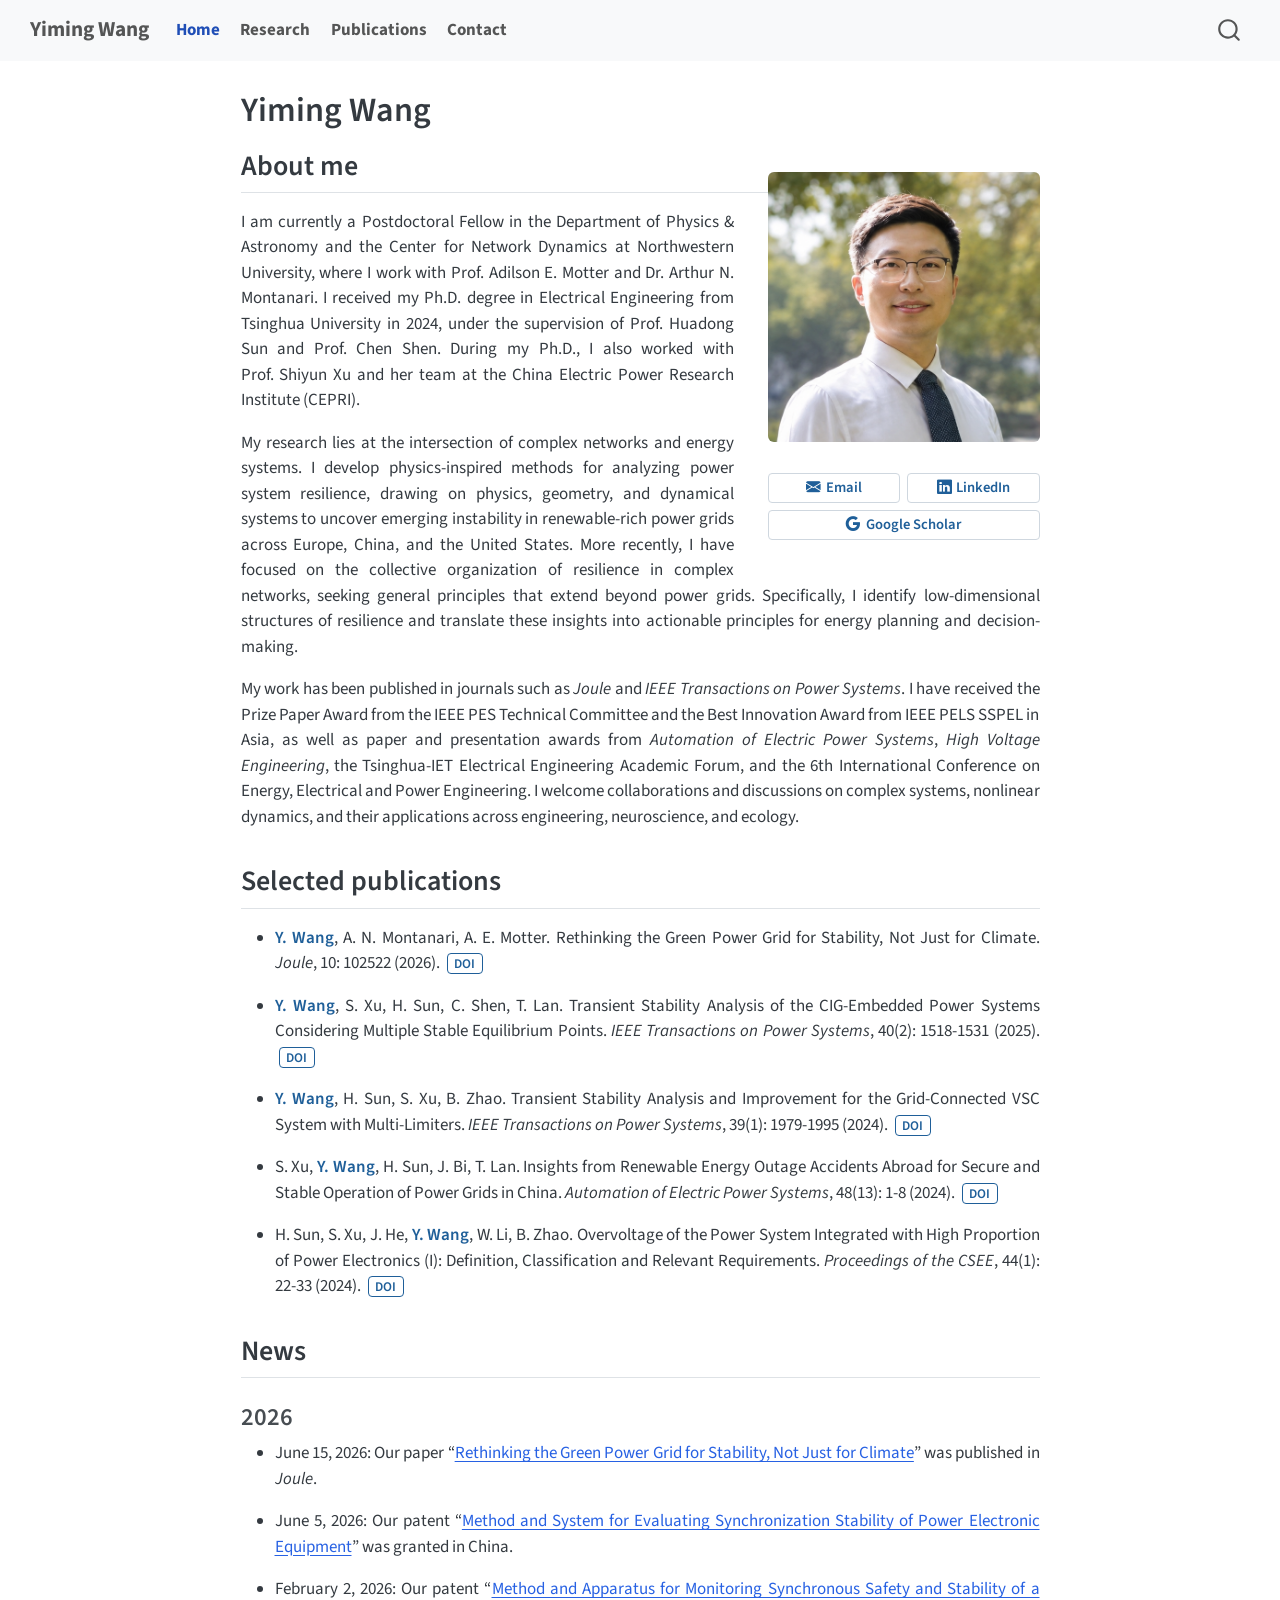
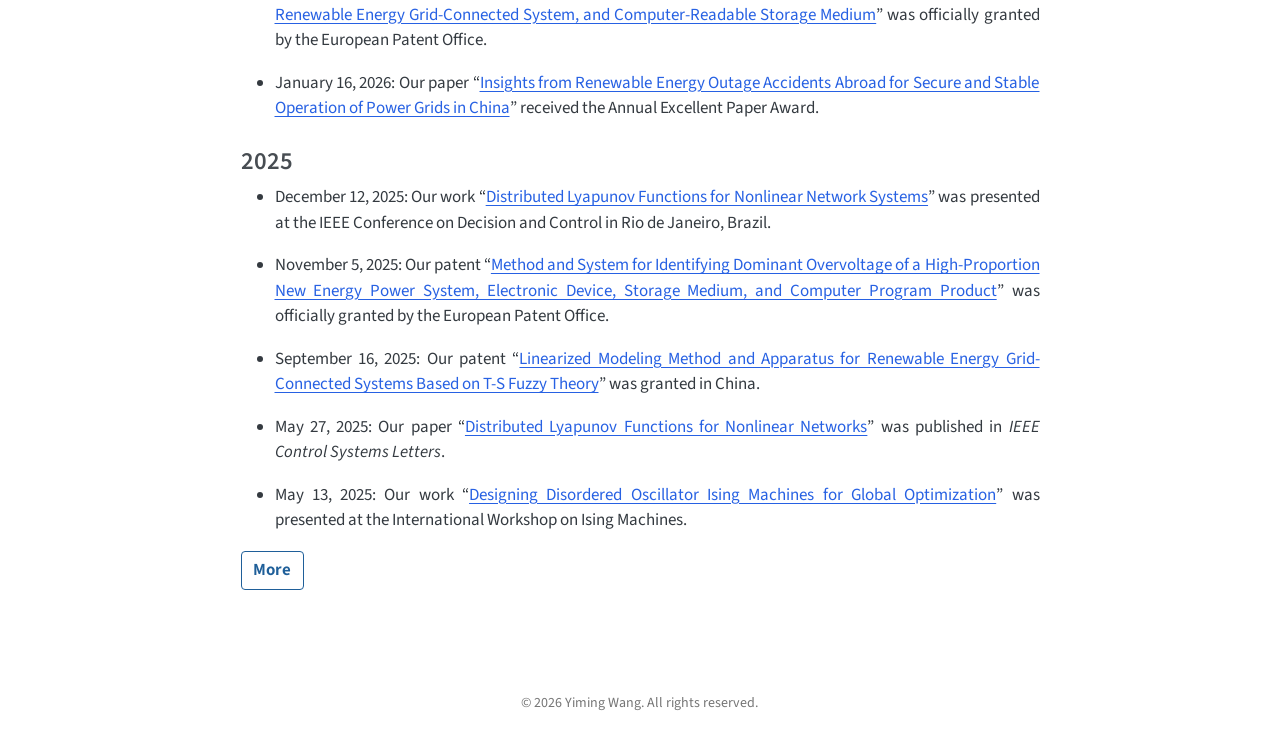
==== commit d7cac91f: "Built site for gh-pages" ====
--- a/index.html
+++ b/index.html
@@ -70,7 +70,15 @@
     "search-label": "Search"
   }
 }</script>
-<meta name="robots" content="noindex, nofollow, noarchive, nosnippet, noimageindex">
+<script async="" src="https://www.googletagmanager.com/gtag/js?id=G-R5DERV7YCC"></script>
+
+<script type="text/javascript">
+
+window.dataLayer = window.dataLayer || [];
+function gtag(){dataLayer.push(arguments);}
+gtag('js', new Date());
+gtag('config', 'G-R5DERV7YCC', { 'anonymize_ip': true});
+</script>
 
 
 <link rel="stylesheet" href="styles.css">
@@ -152,7 +160,7 @@
 <section id="about-me" class="level2">
 <h2 class="anchored" data-anchor-id="about-me">About me</h2>
 <p>I am currently a Postdoctoral Fellow in the Department of Physics &amp; Astronomy and the Center for Network Dynamics at Northwestern University, where I work with Prof.&nbsp;Adilson E. Motter and Dr.&nbsp;Arthur N. Montanari. I received my Ph.D.&nbsp;degree in Electrical Engineering from Tsinghua University in 2024, under the supervision of Prof.&nbsp;Huadong Sun and Prof.&nbsp;Chen Shen. During my Ph.D., I also worked with Prof.&nbsp;Shiyun Xu and her team at the China Electric Power Research Institute (CEPRI).</p>
-<p>My research lies at the intersection of complex networks, control theory, and energy systems. I develop physics-inspired methods for analyzing power system resilience, drawing on physics, geometry, and dynamical systems to uncover emerging instability mechanisms in renewable-rich power grids across Europe, China, and the United States. More recently, I have focused on the collective organization of resilience in complex networks, seeking general principles that extend beyond power grids. Specifically, I identify low-dimensional structures of resilience and translate these insights into actionable principles for energy planning and decision-making.</p>
+<p>My research lies at the intersection of complex networks and energy systems. I develop physics-inspired methods for analyzing power system resilience, drawing on physics, geometry, and dynamical systems to uncover emerging instability in renewable-rich power grids across Europe, China, and the United States. More recently, I have focused on the collective organization of resilience in complex networks, seeking general principles that extend beyond power grids. Specifically, I identify low-dimensional structures of resilience and translate these insights into actionable principles for energy planning and decision-making.</p>
 <p>My work has been published in journals such as <em>Joule</em> and <em>IEEE Transactions on Power Systems</em>. I have received the Prize Paper Award from the IEEE PES Technical Committee and the Best Innovation Award from IEEE PELS SSPEL in Asia, as well as paper and presentation awards from <em>Automation of Electric Power Systems</em>, <em>High Voltage Engineering</em>, the Tsinghua-IET Electrical Engineering Academic Forum, and the 6th International Conference on Energy, Electrical and Power Engineering. I welcome collaborations and discussions on complex systems, nonlinear dynamics, and their applications across engineering, neuroscience, and ecology.</p>
 </section>
 <section id="selected-publications" class="level2">
